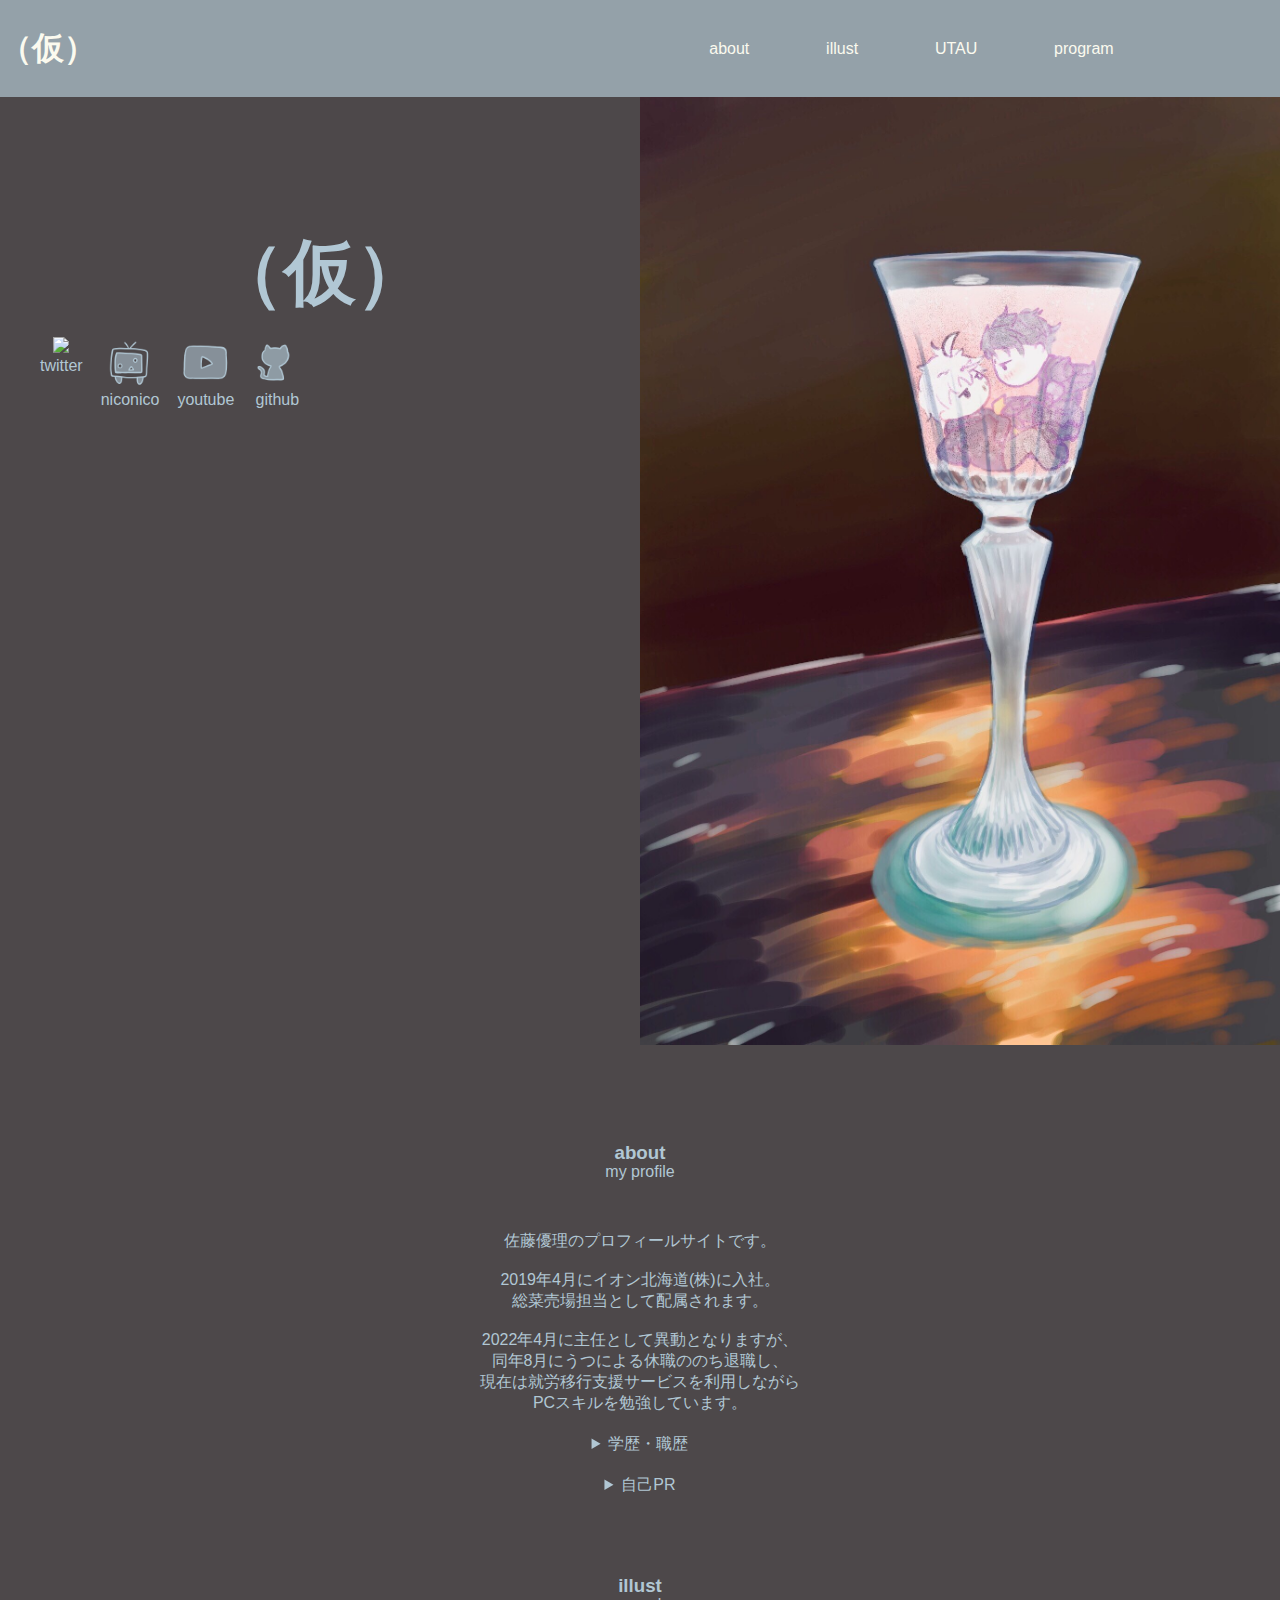
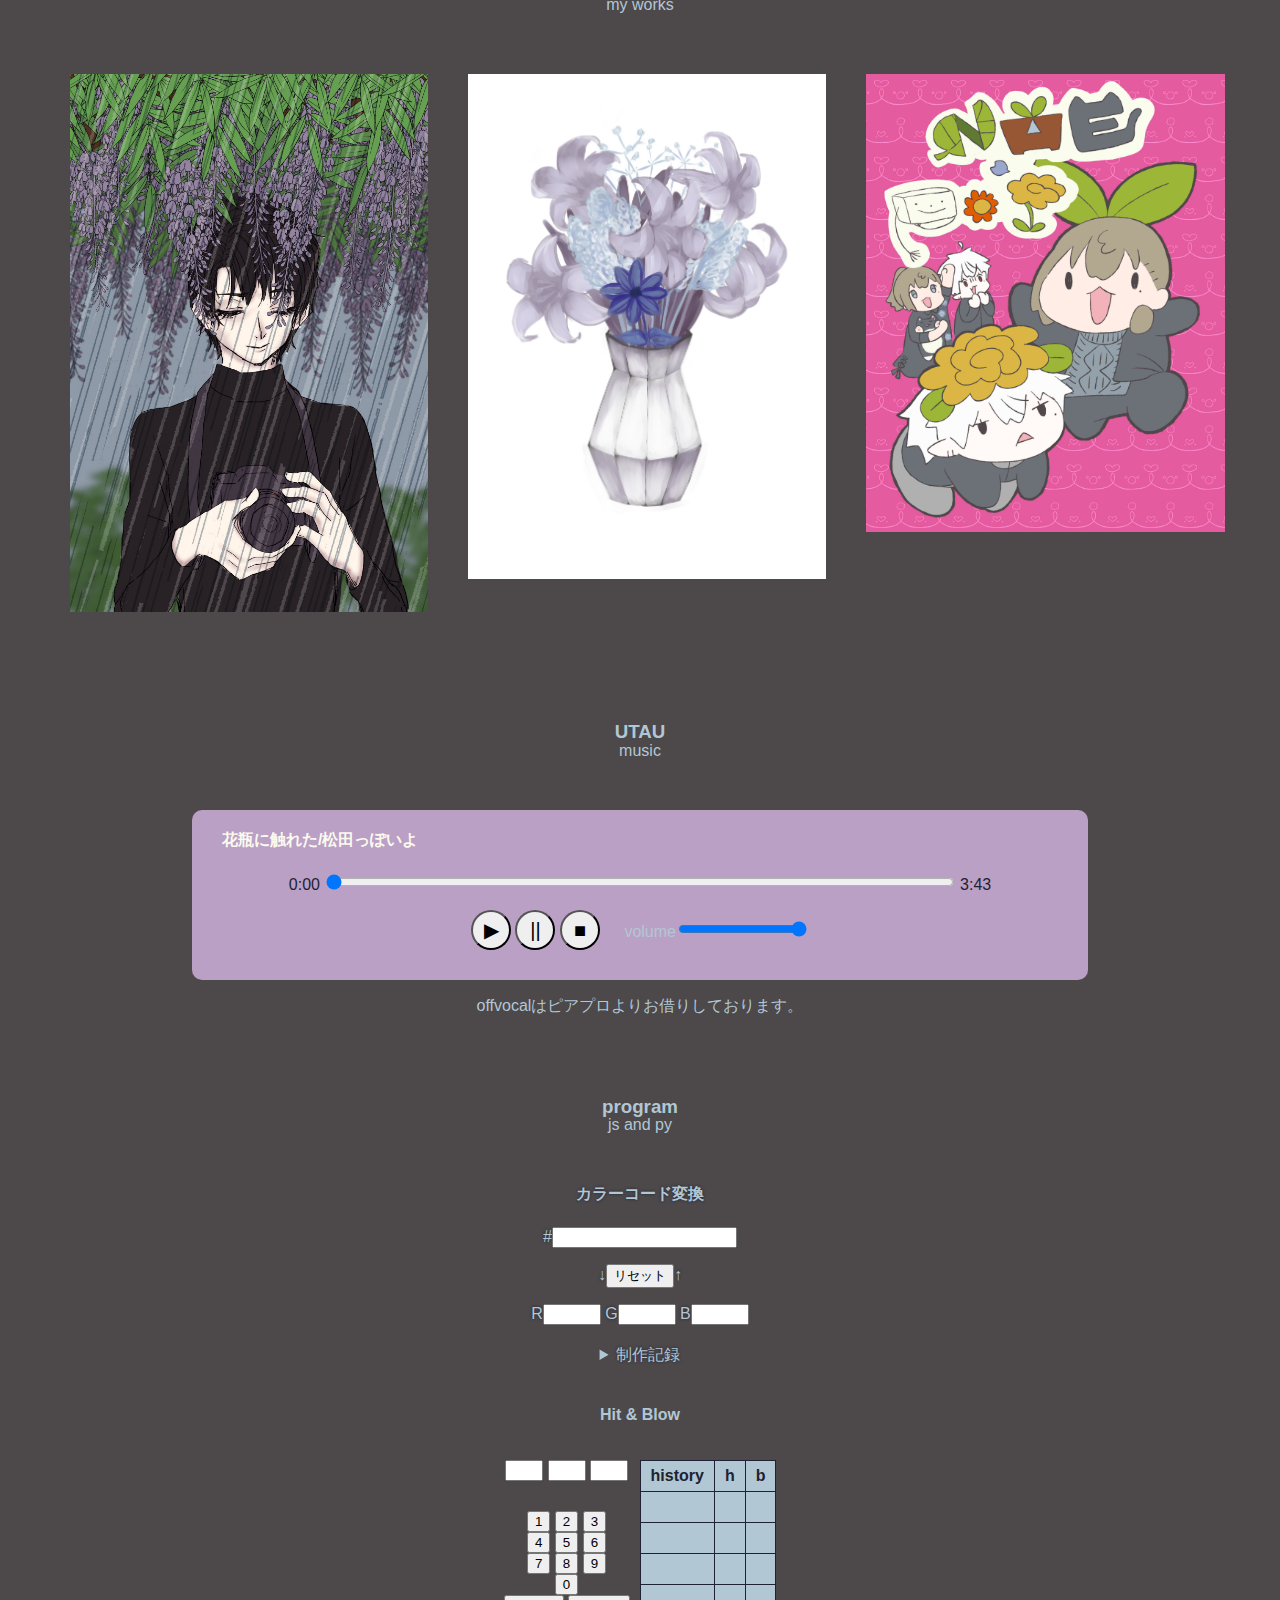
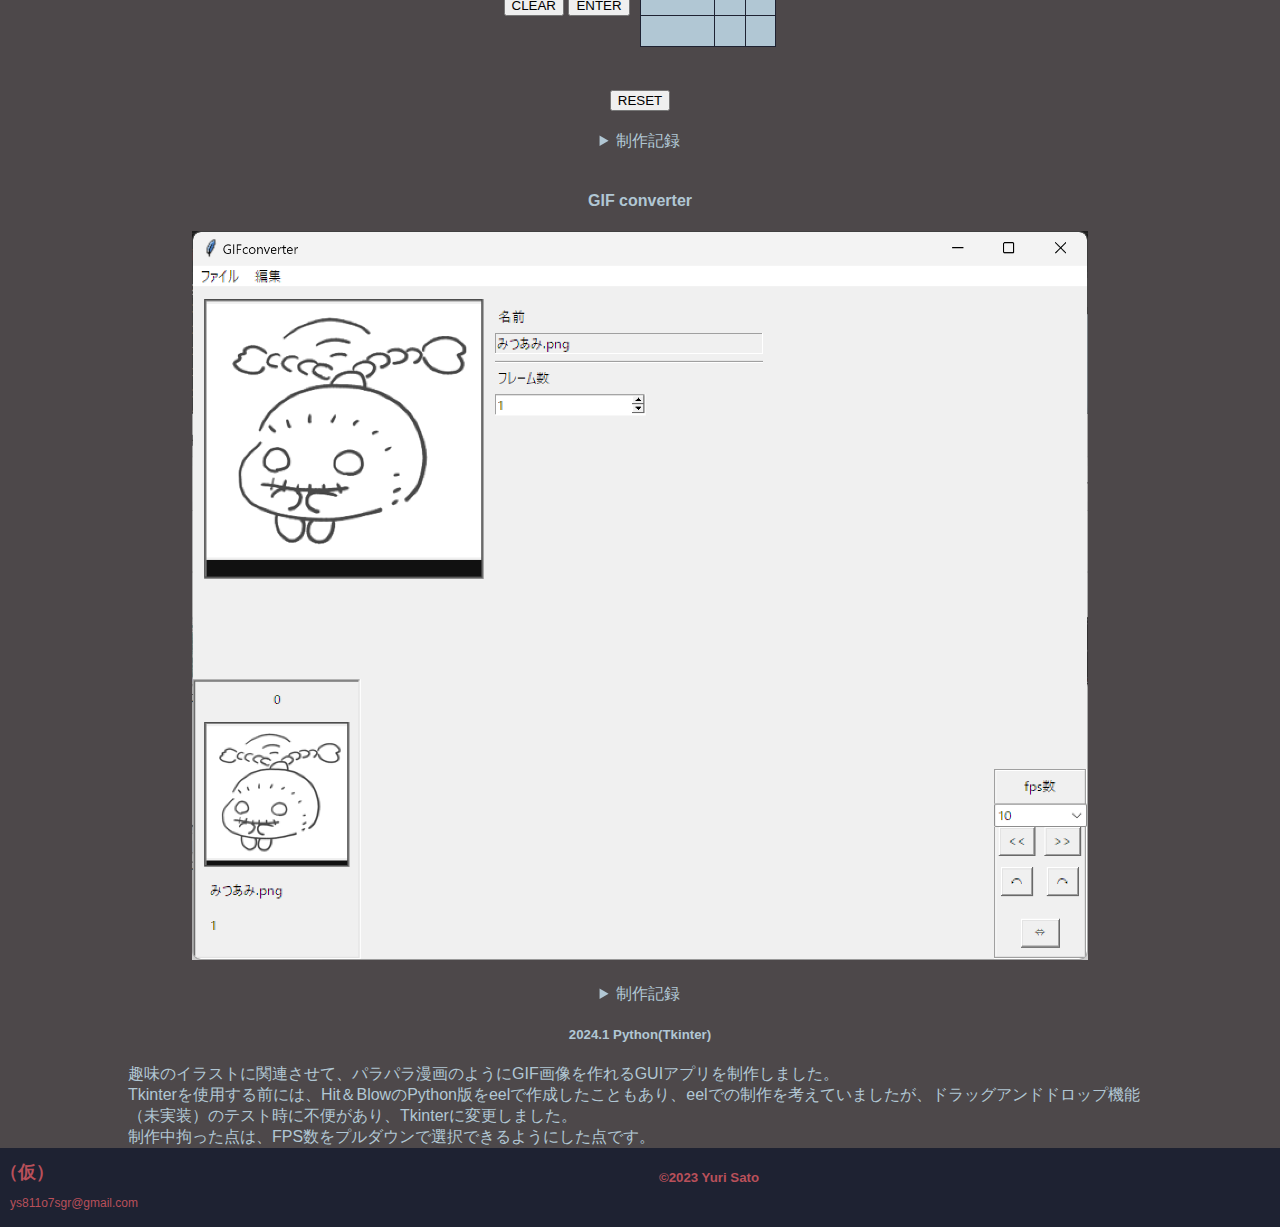
==== 00index.html @ 5c50a5b2 "新規作成" ====
<!DOCTYPE html>
<html lang="jp">
    <head>
        <meta charset="utf-8">
        <link rel="stylesheet" href="style.css">
        <title>index</title>
    </head>
    <body>
<!--ヘッダー-->
    <header>
        <h1 class="header-logo">（仮）</h1>
        <div class="header-list">
            <ul>
                <li><a id="#about" class="jump">about</a></li>
                <li><a id="#illust" class="jump">illust</a></li>
                <li><a id="#UTAU" class="jump">UTAU</a></li>
                <li><a id="#program" class="jump">program</a></li>
            </ul>
        </div>
    </header>
<!--メインページ-->
<div class="main">
    <div class="main-intro">
        <div class="main-logo">
            <h2>（仮）</h2>
            <ul class="main-links">
                <li><a href="https://twitter.com/nakoto_2or3" target="_blank"><img src="pic\twitter.png"><p>twitter</p></a></li>
                <!--<li><img src="pic\pixiv.png"><p>pixiv</p></li>!-->
                <li><a href="https://www.nicovideo.jp/user/21871154"><img src="pic\niconico.png"><p>niconico</p></a></li>
                <li><a href="https://www.youtube.com/channel/UC2RKVozHbOYK5ONKRRYO5Kw"><img src="pic\yt.png"><p>youtube</p></a></li>
                <li><a href="https://github.com/sgr-sato-yuri"><img src="pic\github.png"><p>github</p></a></li>
            </ul>
        </div>
        <div class="pic-1">
            <img src="pic\top.jpg">
        </div>
    </div>

    <div class="about" id="about">
        <h3>about</h3>
        <p class="sub">my profile</p>
        <p>佐藤優理のプロフィールサイトです。<br><br>
        2019年4月にイオン北海道(株)に入社。<br>
        総菜売場担当として配属されます。<br><br>
        2022年4月に主任として異動となりますが、<br>
        同年8月にうつによる休職ののち退職し、<br>
        現在は就労移行支援サービスを利用しながら<br>
        PCスキルを勉強しています。</p>

        <details>
            <summary>学歴・職歴</summary>
            <h5>学歴</h5>
            <p class="job">2012年3月　浦幌町立浦幌中学校　卒業<br>
                2012年4月　北海道立帯広三条高校　入学<br>
                2015年3月　北海道立帯広三条高校　卒業<br>
                2015年4月　藤女子大学　文学部　日本語・日本文学科　入学<br>
                2019年3月　藤女子大学　文学部　日本語・日本文学科　卒業<br>
            </p>
            <h5>職歴</h5>
            <p class="job">
                2019年4月　イオン北海道株式会社　入社<br>
                2023年10月　イオン北海道株式会社　一身上の都合により退社
            </p>
        </details>
        <details>
            <summary>自己PR</summary>
                <div class="pr">
                    <p>　うつ状態による休職、退職を機に就労移行支援事業所への通所を経験いたしました。現在はセルフケアについての理解を深め、健康状態を維持する方法を学んだため、業務に支障をきたしません。<br>
                        　通所中の訓練を通じて改めて自己分析を深めた結果、PCスキルを活かした職業に就きたいと考え、現在もプログラミングの勉強を続けています。なぜＰＣを使う仕事の中でも、事務などではなくプログラマを目指すのかについては、プログラマとして働くうえで自身が他者よりも適していると思う点が三つあるためです。一つ目は間違いを恐れないこと、二つ目は新たな知識を進んで取り入れること、三つ目は整理整頓が得意というところです。<br>
                        　一つ目の間違いを恐れないことというのは、プログラミングをするうえで最初から完璧なコードを書くことにこだわらず、間違いを修正しながらコーディングをするという点で適していると考えます。<br>
                        　二つ目の新たな知識を進んで取り入れることというのは、技術の更新が激しいIT業界では必須の適性であると考えています。具体的には、前職では販促担当から教わった技術で、社用PCという限られた環境でExcelを使用した商品PR画像作成をしたり、業務効率改善のため独学でVBAを学び、事業部単位の売上実績から自店の実績をフィルターして、ABC分析に基づいた色分けをするマクロを作成したりしました。<br>
                        　三つ目の整理整頓が得意という点は、自分だけでなく、他者から見てもわかりやすいコードを書くという点で活かせると考えております。学生時代には卒業論文では奈良時代の文学作品における蛙の表現というテーマで執筆をしました。自分の興味のある分野を、知識の無い他人に説明しても理解してもらえるようにする、という点を第一に考え、論理的で伝わりやすさを念頭に置いた文を書くことに注意して執筆をした経験は、コードの伝わりやすさにも活かせると考えております。<br>
                        　初めての転職で、経験が足りないところも多々ございますが、何卒よろしくお願い申し上げます。
                        </p>
                </div>
        </details>
    
    </div>

    <div class="illust" id="illust">
        <h3>illust</h3>
        <p class="sub">my works</p>
        <ul class="illust-links">
            <li><img src="pic\top1.jpg"><p></p></li>
            <li><img src="pic\top2.jpg"><p></p></li>
            <li><img src="pic\top3.jpg"><p></p></li>
        </ul>
    </div>

    <div class="utau" id="UTAU">
        <h3>UTAU</h3>
        <p class="sub">music</p>
                <div class="audioplayer">
                    <audio src="music/花瓶に触れた_松田っぽいよ.mp3"></audio>
                    <h4>花瓶に触れた/松田っぽいよ</h4>
                    <div class="controller">
                        <div class="time">
                            <p><span class="current">0:00</span>
                            <input class="slider" type="range" name="seek" value="0" step="0.1">
                            <span class="length">0:00</span></p>
                        </div>
                        <div class="button">
                            <button class="play">▶</button>
                            <button class="pause">||</button>
                            <button class="stop">■</button>
                            <span>volume<input class="volume" type="range" name="vol" min="0" max="1" value="1" step="0.1"></span>
                        </div>
                    </div>
                </div>
        </ul>
        <p>offvocalはピアプロよりお借りしております。</p>
    </div>

    <div class="program" id="program">
        <h3>program</h3>
        <p class="sub">js and py</p>
        
        <form name="colorcode"><h4 id="test">カラーコード変換</h4>
            <p>#<input type="text" id="code" oninput="cc()"></p>
            <p>↓<input type="button" value="リセット" id="testbtn">↑</p>
            <p>R<input type="number" id="red" min="0" max="255" oninput="convrgb()">
                G<input type="number" id="green" min="0" max="255" oninput="convrgb()">
                B<input type="number" id="blue" min="0" max="255" oninput="convrgb()">
            </p>
            <details>
                <summary>制作記録</summary>
                <h5>2023.11 Javascript</h5>
                <p class="rec">Javascriptを使用して初めての制作物です。<br>
                    ProgateのJavascript初級編を修了し、力試しとしてなにを製作しようか考えたとき、一番に思い浮かんだものがカラーコードの変換器でした。<br>
                    拘った部分は、入力を開始した時点で残りの数値を補完し、背景色を即時に変更する点です。<br>
                    制作時点のスキルでは、文字入力での関数発火、文字列を分割する方法がわからず、インターネットで検索して実装しています。
                </p>
            </details>
        </form>
    
        <form name="hitandblow"><h4 id="hab">Hit & Blow</h4>
            <div class="frame">
                <div class="left">
                    <div class="answer">
                        <input readonly type="text" id="xxx" value="">
                        <input readonly type="text" id="xx" value="">
                        <input readonly type="text" id="x" value="">
                    </div>
                    <div class="btn">
                        <button type="button" id="1" onclick="getnum(1)">1</button>
                        <button type="button" id="2" onclick="getnum(2)">2</button>
                        <button type="button" id="3" onclick="getnum(3)">3</button><br>
                        <button type="button" id="4" onclick="getnum(4)">4</button>
                        <button type="button" id="5" onclick="getnum(5)">5</button>
                        <button type="button" id="6" onclick="getnum(6)">6</button><br>
                        <button type="button" id="7" onclick="getnum(7)">7</button>
                        <button type="button" id="8" onclick="getnum(8)">8</button>
                        <button type="button" id="9" onclick="getnum(9)">9</button><br>
                        <button type="button" id="0" onclick="getnum(0)">0</button>
                    </div>
                    <div class="cnt">
                        <button id="clear" type="button" onclick="clearanswer()">CLEAR</button>
                        <button id="ent" type="button" onclick="judge(),clearanswer()">ENTER</button>
                    </div>
                </div>
                <div class="table">
                    <table id="history">
                        <tr><th>history</th><th>h</th><th>b</th></tr>
                        <tr><td></td><td></td><td></td></tr>
                        <tr><td></td><td></td><td></td></tr>
                        <tr><td></td><td></td><td></td></tr>
                        <tr><td></td><td></td><td></td></tr>
                        <tr><td></td><td></td><td></td></tr>
                    </table>
                </div>
            </div>  
            <p id="result"></p>
            <button type="button" id="reset" onclick="resetall()">RESET</button>  
            <details>
                <summary>制作記録</summary>
            <h5>2023.12 Javascript</h5>
            <p class="rec">通所する就労移行支援事業所のプログラミング課題を製作し終わり、次に簡単なゲームを作りたいと思い制作しました。<br>
                Hit＆Blowという題材を選んだ理由は、数字を使ったゲームの中でもかつて自分が携帯アプリで遊んでいたことがあり、親しみがあったからです。<br>
                制作中拘った点は、一度しか押せないことを表すためにOpacity0.5でグレーアウトを表現した点です。<br>
                
            </p>
        </details>
        </form>
        <div class="gif">
            <h4>GIF converter</h4>
            <img src="pic/GIFconverter.png" width="70%">
            <details>
                <summary>制作記録</sum　mary>
            <h5>2024.1 Python(Tkinter)</h5>
            <p class="rec">趣味のイラストに関連させて、パラパラ漫画のようにGIF画像を作れるGUIアプリを制作しました。<br>
                Tkinterを使用する前には、Hit＆BlowのPython版をeelで作成したこともあり、eelでの制作を考えていましたが、ドラッグアンドドロップ機能（未実装）のテスト時に不便があり、Tkinterに変更しました。<br>
                制作中拘った点は、FPS数をプルダウンで選択できるようにした点です。<br>
                
            </p>
        </details>

        </div>
</div>
<!--フッター-->
    <footer>
        <div class="footer-logo">
            <h1>（仮）</h1>
            <p>ys811o7sgr@gmail.com</p>
        </div>
        <h5 class="copyright">©2023 Yuri Sato</h5>
        <div class="footer-emp"></div>
    </footer>
    <script src="jstest.js"></script>
    <script src="cc.js"></script>
    <script src="hb.js"></script>
    </body>
</html>
---- style.css ----
body{
    background-color: #4d484a;
    margin: 0px;
    /**/
    position: relative;
    /*はみ出た部分を隠す‐X軸*/
    overflow-x: hidden;
    min-height: 100vh;
    font-family:"Yu gothic","Arial","Hiragino Sans",sans-serif;
}
.empty{
    margin: 150px;
}
/*ヘッダー*/
header{
    background-color: #94a1a9;
    color: #fbfaef;
    width: 100vw;
    height: 97px;
    top: 0px;
    position: fixed;
    display: flex;
    justify-content: space-between;
    align-items: center;
    z-index: 1;
}
.header-list ul{
    list-style: none;
    display: flex;
    justify-content: flex-end;
    margin-right: 10vw;
}
.header-list li{
    padding: 3vw;
}
.header-list a{
    color: #fbfaef;
}
.header-list li:hover{
    background-color: #fbfaef22;
    border-radius: 100px;
}
.header-list:hover a{
    cursor: pointer;
}

/*メインページ*/
.main{
    margin-top: 97px;
    color: #b1c7d4;
}
a{
    text-decoration: none;
    color: #b1c7d4;
}
.main-intro{
    display: flex;
    justify-content: space-between;
}
.main-logo{
    width: 50vw;
    padding-top: 10vw;
}
h2{
    font-size: 72px;
    text-align: center;
    margin: auto;
}
.main-links{
    list-style: none;
    text-align: center;
    
}
.main-links li{
    float: left;
    padding-right: 2vh;
}
.main-links img{
    width:10vw;
    max-width: 50px;
}
.main-links p{
    margin: auto;
}

.pic-1 img{
    width: 50vw;
    height: auto;
}
.pic-1{
    display: flex;
    justify-content: flex-end;
    padding-bottom: 79px;
}

/*アバウト*/
.about{
    margin-bottom: 79px;
    text-align: center;
}
.sub{
    margin: -20px auto 50px auto;
}
.pr{
    width: 90%;
    margin: auto;
    text-align: left;
}
.job{
    width: 90%;
    margin-left: 5vw;
    text-align: left;
}

/*イラスト*/
.illust{
    margin-bottom: 79px;
    text-align: center;
}
.illust-links img{
    width: 28vw;
    height: auto;
    padding: 10px 10px 10px 10px;
}
.illust-links{
    list-style: none;
    display: flex;
    justify-content: space-evenly;
    padding-right: 2vw;
}

/*UTAU*/
.utau{
    margin-bottom: 79px;
    text-align: center;
}
.utau-links{
    list-style: none;
}
.audioplayer{
    position: relative;
    margin: auto;
    width: 70%;
    height: 170px;
    background-color: #bba0c5;
    border-radius: 10px;
}
.audioplayer h4{
    text-align: left;
    color: #fbfaef;
    padding-left: 30px;
    padding-top: 20px;
}
.audioplayer p{
    color: #1e2232;
}
.button button{
    width: 40px;
    height: 40px;
    font-size: 20px;
    border-radius: 30px;
}
.button span{
    margin-left: 20px;
}
input[name="seek"]{
    width: 70%;
}


/*プログラム*/
.program{
    text-align: center;
}
.vm{
    margin: 79px;
}

form[name=colorcode]{
    margin: auto;
    text-shadow: 0px 0px 3px #1e2232;
    border-radius: 15px;
}
input[type="number"]{
    width: 50px;
}

h4{
    margin-top: 40px;
}
details{
    margin-top: 20px;
}
.rec{
    text-shadow: none;
    text-align: left;
    width: 80%;
    margin: auto;
}

.frame{
    display: flex;
    justify-content: center;
}
.answer{
    margin-top: 15px;
}
input[readonly]{
    width: 30px;
    text-align: center;
}
.hit{
    margin-right: 20px;
}
table{
    margin-top: 15px;
    border-collapse: collapse;
    color: #1e2232;
}
th,td{
    background-color: #b1c7d4;
    padding: 0 10px;
    border: 1px solid #1e2232;
    height: 30px;
}
.left{
    margin-right: 10px;
}
.btn{
    margin-top: 30px;
}
.clear{
    margin-right: 40px;
}
p[id="result"]{
    height: 23px;
    margin: 0;
}
button[id="reset"]{
    margin-top: 20px;
}


/*フッター*/
footer{
    background-color: #1e2232;
    color: #b9505a;
    width: 100vw;
    height: 79px;
    display: flex;
    justify-content: space-between;   
}
.footer-logo h1{
    font-size: 18px;
}
.footer-logo p{
    font-size: 12px;
    padding-left:10px;
}
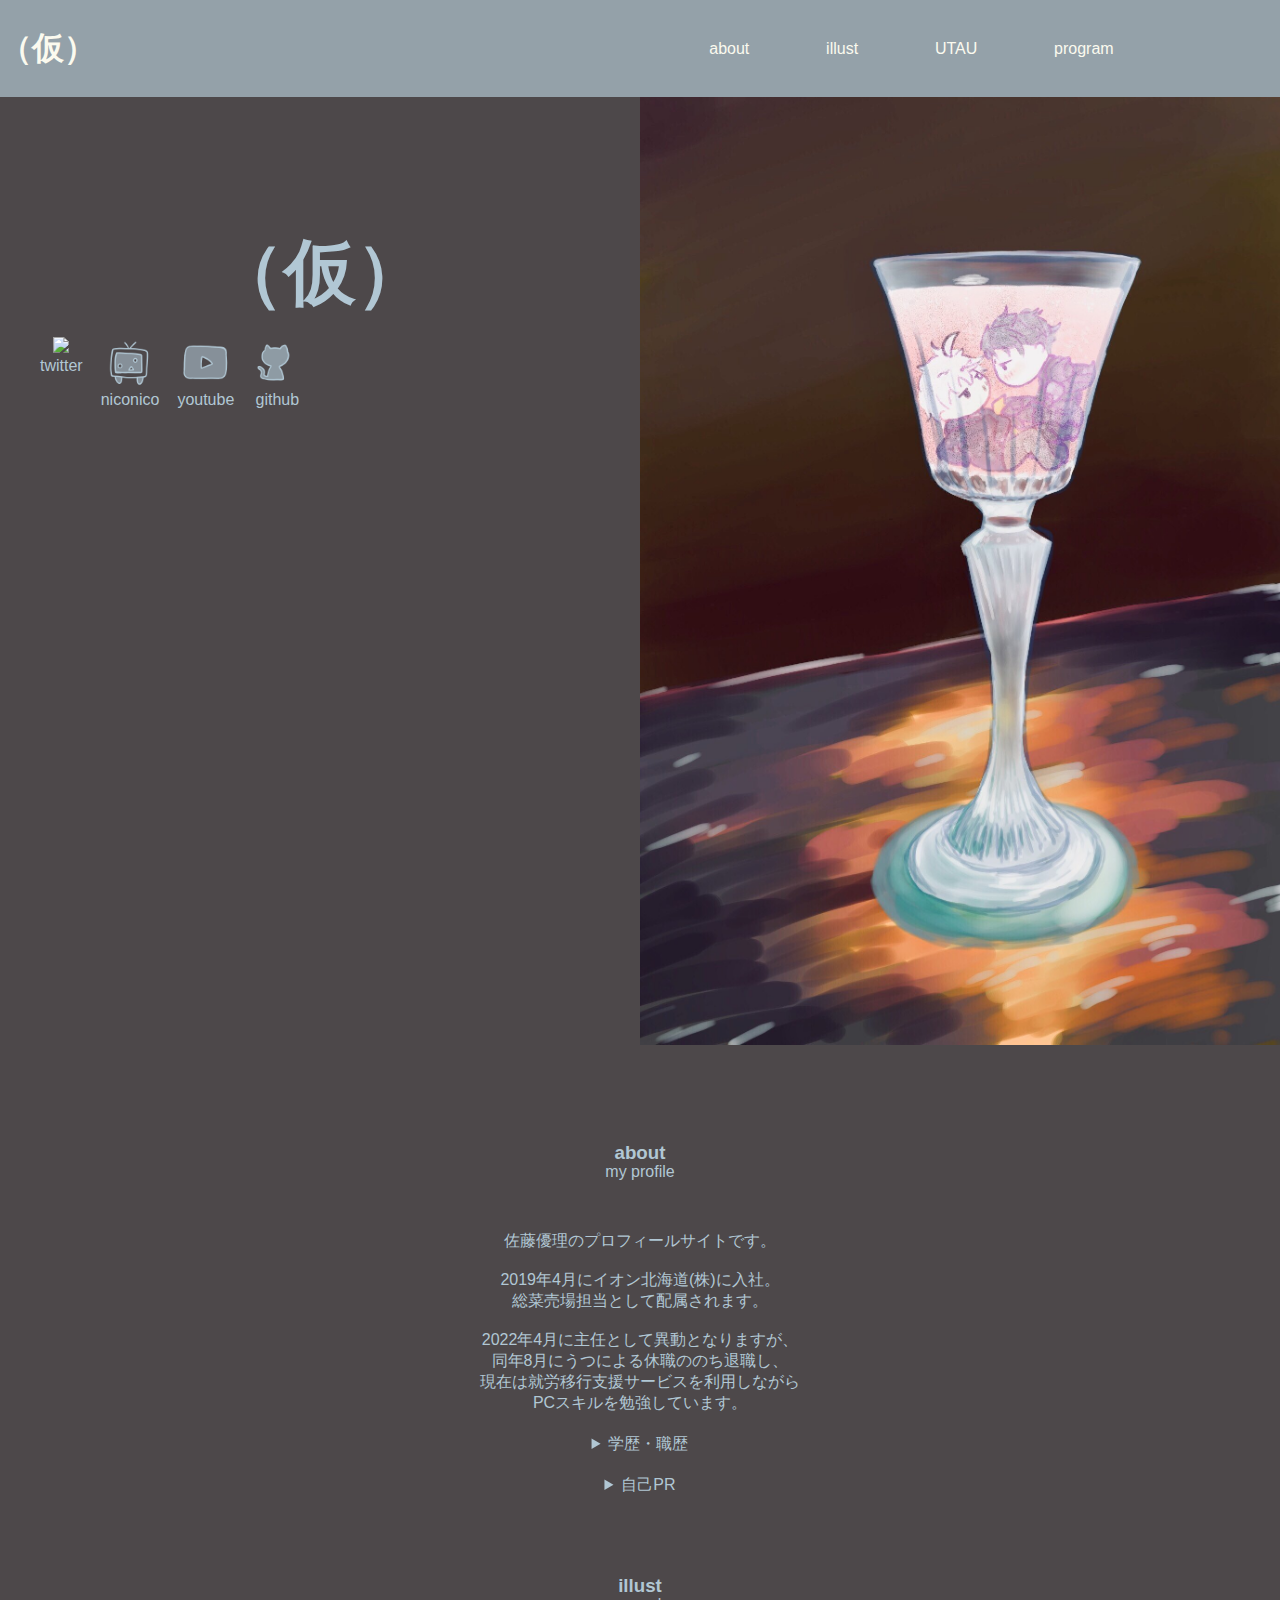
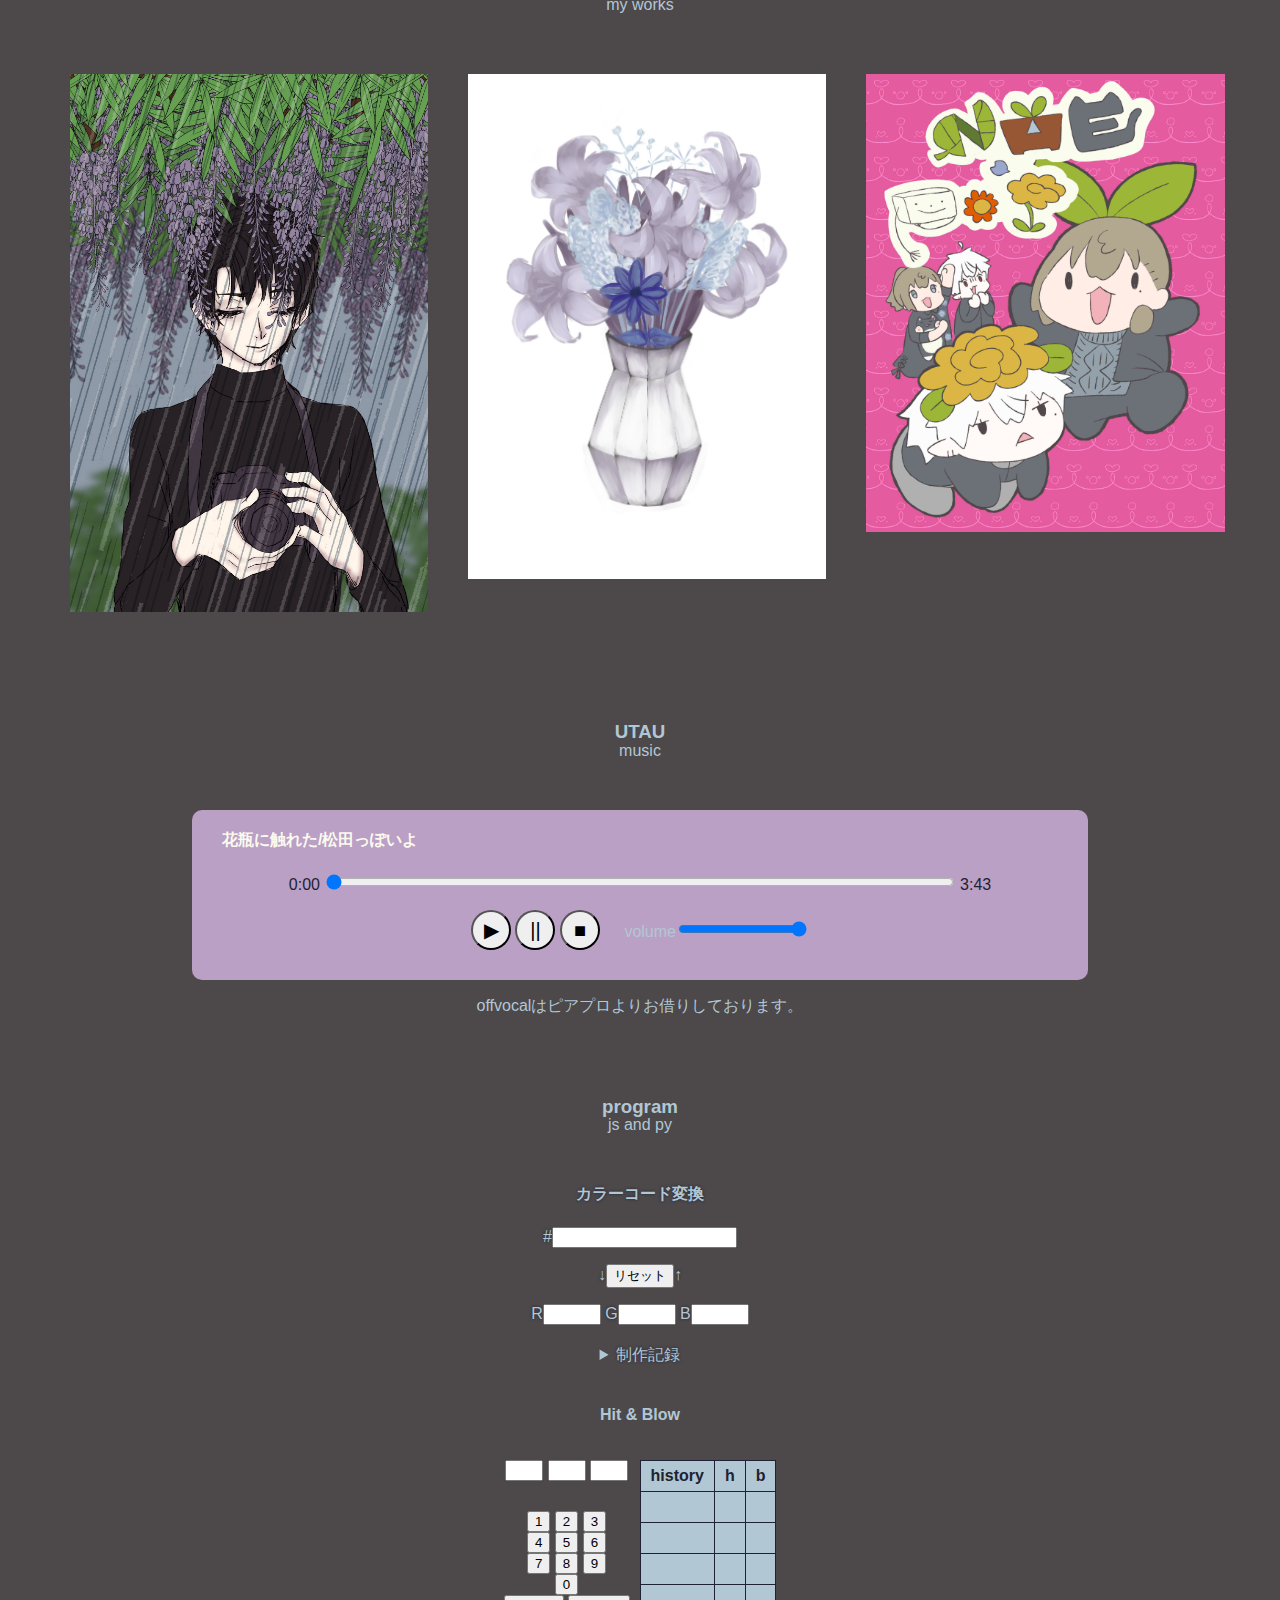
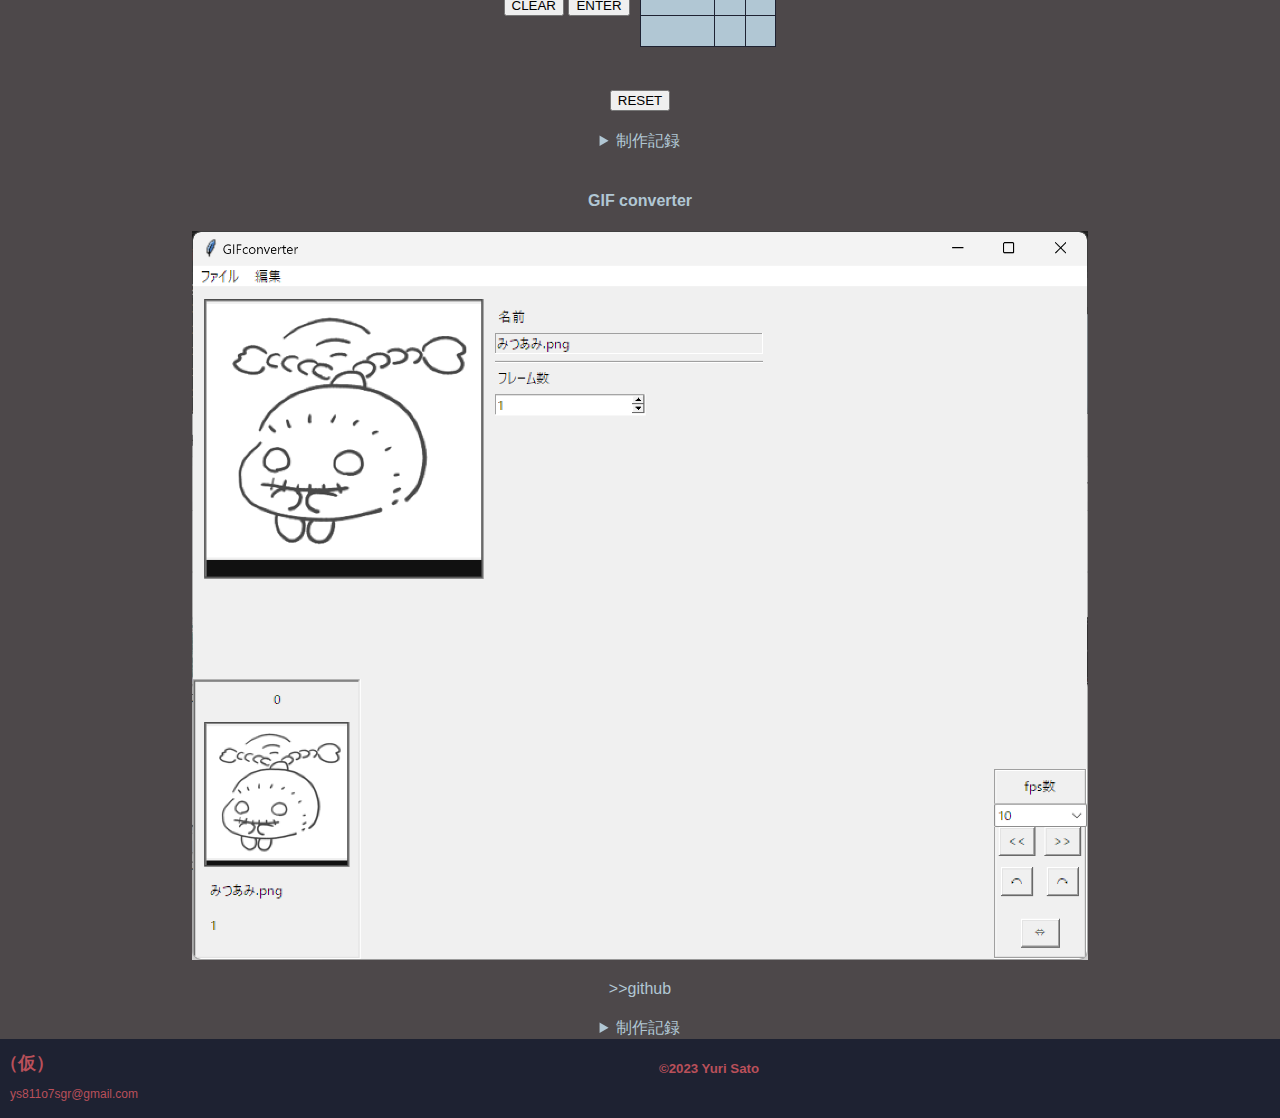
==== commit 67d4ddd3: "githubへのリンク追加" ====
--- a/00index.html
+++ b/00index.html
@@ -184,8 +184,9 @@
         <div class="gif">
             <h4>GIF converter</h4>
             <img src="pic/GIFconverter.png" width="70%">
+            <p><a href="https://github.com/sgr-sato-yuri/GIF-converter">>>github</a></p>
             <details>
-                <summary>制作記録</sum　mary>
+                <summary>制作記録</summary>
             <h5>2024.1 Python(Tkinter)</h5>
             <p class="rec">趣味のイラストに関連させて、パラパラ漫画のようにGIF画像を作れるGUIアプリを制作しました。<br>
                 Tkinterを使用する前には、Hit＆BlowのPython版をeelで作成したこともあり、eelでの制作を考えていましたが、ドラッグアンドドロップ機能（未実装）のテスト時に不便があり、Tkinterに変更しました。<br>
